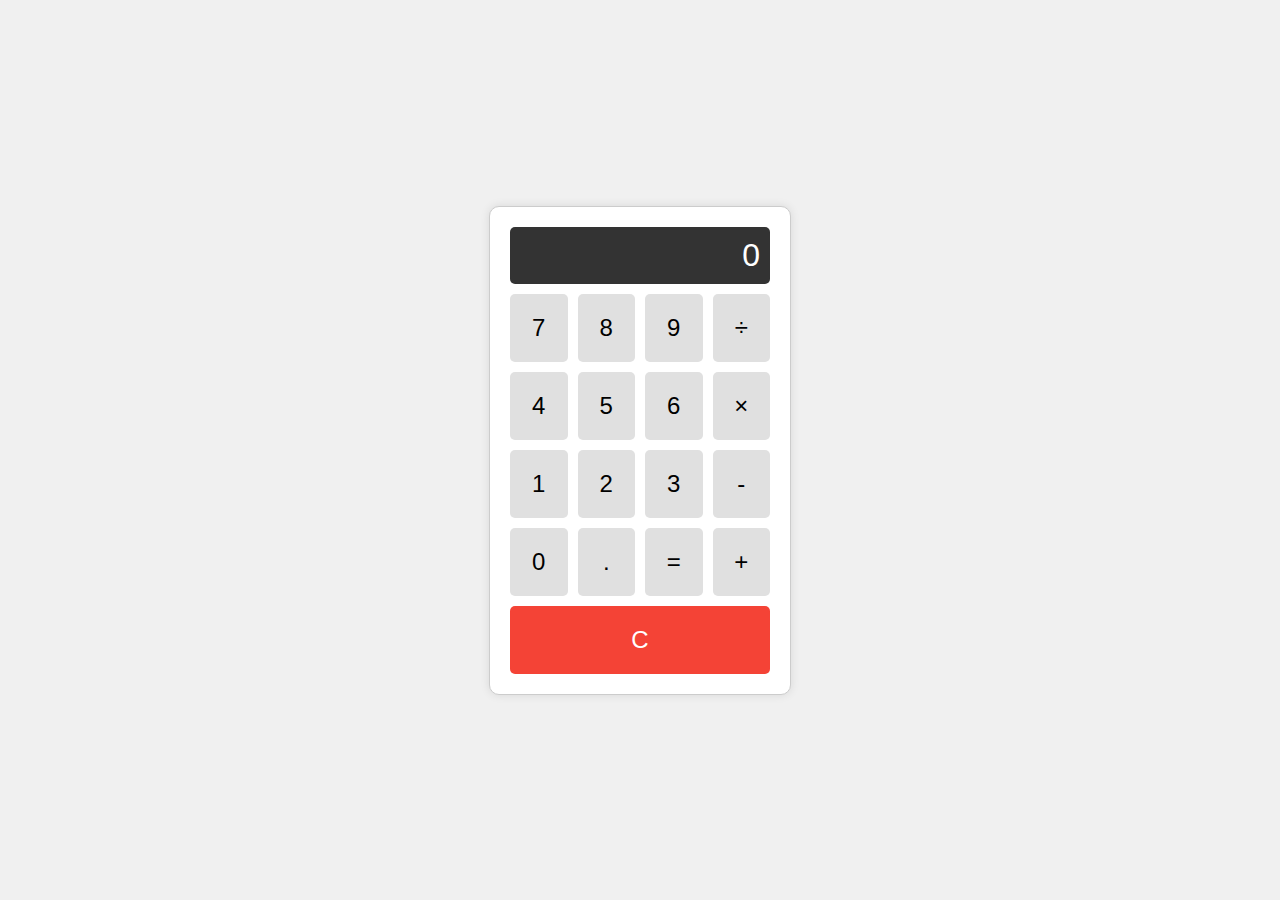
==== index.html @ 172c358d "Add files via upload" ====
<!DOCTYPE html>
<html lang="en">
<head>
    <meta charset="UTF-8">
    <meta name="viewport" content="width=device-width, initial-scale=1.0">
    <title>Calculator</title>
    <link rel="stylesheet" href="styles.css">
</head>
<body>
    <div class="calculator">
        <div class="calculator-display" id="display">0</div>
        <div class="calculator-buttons">
            <button class="button" data-value="7">7</button>
            <button class="button" data-value="8">8</button>
            <button class="button" data-value="9">9</button>
            <button class="button" data-value="/">÷</button>
            <button class="button" data-value="4">4</button>
            <button class="button" data-value="5">5</button>
            <button class="button" data-value="6">6</button>
            <button class="button" data-value="*">×</button>
            <button class="button" data-value="1">1</button>
            <button class="button" data-value="2">2</button>
            <button class="button" data-value="3">3</button>
            <button class="button" data-value="-">-</button>
            <button class="button" data-value="0">0</button>
            <button class="button" data-value=".">.</button>
            <button class="button" data-value="=">=</button>
            <button class="button" data-value="+">+</button>
            <button class="button clear" data-value="C">C</button>
        </div>
    </div>
    <script src="script.js"></script>
</body>
</html>
---- styles.css ----
body {
    display: flex;
    justify-content: center;
    align-items: center;
    height: 100vh;
    margin: 0;
    background-color: #f0f0f0;
    font-family: Arial, sans-serif;
}

.calculator {
    background-color: #fff;
    border: 1px solid #ccc;
    border-radius: 10px;
    box-shadow: 0 0 10px rgba(0, 0, 0, 0.1);
    padding: 20px;
    width: 260px;
}

.calculator-display {
    background-color: #333;
    color: #fff;
    font-size: 2em;
    text-align: right;
    padding: 10px;
    border-radius: 5px;
    margin-bottom: 10px;
}

.calculator-buttons {
    display: grid;
    grid-template-columns: repeat(4, 1fr);
    gap: 10px;
}

.button {
    background-color: #e0e0e0;
    border: none;
    border-radius: 5px;
    font-size: 1.5em;
    padding: 20px;
    cursor: pointer;
    transition: background-color 0.3s;
}

.button:hover {
    background-color: #ccc;
}

.clear {
    grid-column: span 4;
    background-color: #f44336;
    color: #fff;
}

.clear:hover {
    background-color: #d32f2f;
}
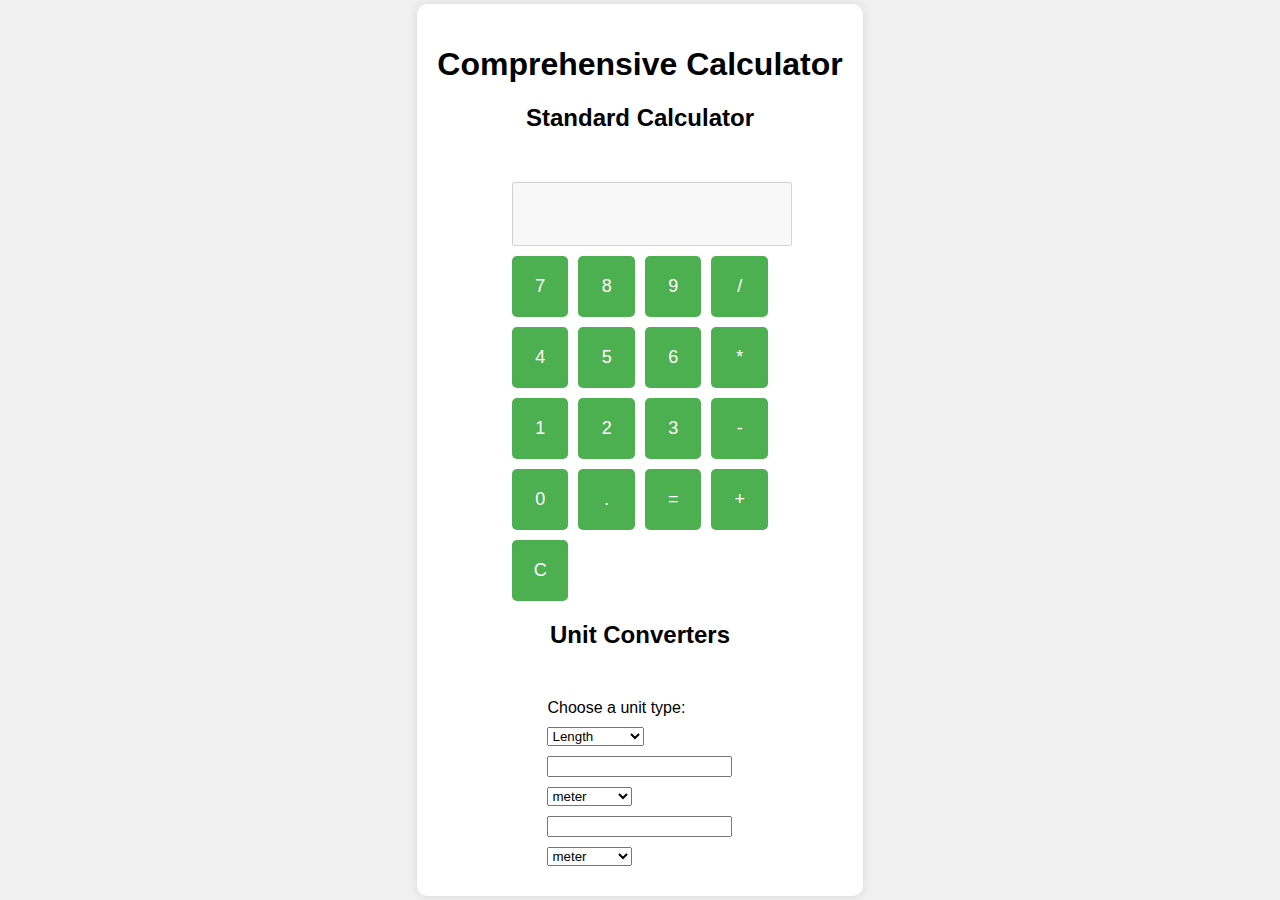
==== commit 7b4ab6dd: "Add files via upload" ====
--- a/index.html
+++ b/index.html
@@ -3,32 +3,43 @@
 <head>
     <meta charset="UTF-8">
     <meta name="viewport" content="width=device-width, initial-scale=1.0">
-    <title>Calculator</title>
+    <title>Comprehensive Calculator</title>
     <link rel="stylesheet" href="styles.css">
 </head>
 <body>
-    <div class="calculator">
-        <div class="calculator-display" id="display">0</div>
-        <div class="calculator-buttons">
-            <button class="button" data-value="7">7</button>
-            <button class="button" data-value="8">8</button>
-            <button class="button" data-value="9">9</button>
-            <button class="button" data-value="/">÷</button>
-            <button class="button" data-value="4">4</button>
-            <button class="button" data-value="5">5</button>
-            <button class="button" data-value="6">6</button>
-            <button class="button" data-value="*">×</button>
-            <button class="button" data-value="1">1</button>
-            <button class="button" data-value="2">2</button>
-            <button class="button" data-value="3">3</button>
-            <button class="button" data-value="-">-</button>
-            <button class="button" data-value="0">0</button>
-            <button class="button" data-value=".">.</button>
-            <button class="button" data-value="=">=</button>
-            <button class="button" data-value="+">+</button>
-            <button class="button clear" data-value="C">C</button>
+    <div class="container">
+        <h1>Comprehensive Calculator</h1>
+
+        <!-- Standard Calculator -->
+        <div id="standard-calculator">
+            <h2>Standard Calculator</h2>
+            <div class="calculator">
+                <input type="text" id="display" disabled>
+                <div class="buttons">
+                    <!-- Buttons will be added dynamically by JavaScript -->
+                </div>
+            </div>
+        </div>
+
+        <!-- Unit Converters -->
+        <div id="unit-converters">
+            <h2>Unit Converters</h2>
+            <div class="converter">
+                <label for="unit-type">Choose a unit type:</label>
+                <select id="unit-type">
+                    <option value="length">Length</option>
+                    <option value="weight">Weight</option>
+                    <option value="volume">Volume</option>
+                    <option value="temperature">Temperature</option>
+                </select>
+
+                <div id="converter-fields">
+                    <!-- Conversion fields will be added dynamically by JavaScript -->
+                </div>
+            </div>
         </div>
     </div>
+
     <script src="script.js"></script>
 </body>
 </html>
--- a/styles.css
+++ b/styles.css
@@ -1,58 +1,66 @@
 body {
+    font-family: Arial, sans-serif;
     display: flex;
     justify-content: center;
     align-items: center;
     height: 100vh;
     margin: 0;
     background-color: #f0f0f0;
-    font-family: Arial, sans-serif;
+}
+
+.container {
+    text-align: center;
+    background-color: #fff;
+    padding: 20px;
+    border-radius: 10px;
+    box-shadow: 0 0 10px rgba(0, 0, 0, 0.1);
+}
+
+.calculator, .converter {
+    margin-top: 20px;
 }
 
 .calculator {
-    background-color: #fff;
-    border: 1px solid #ccc;
-    border-radius: 10px;
-    box-shadow: 0 0 10px rgba(0, 0, 0, 0.1);
-    padding: 20px;
-    width: 260px;
+    display: inline-block;
 }
 
-.calculator-display {
-    background-color: #333;
-    color: #fff;
-    font-size: 2em;
+#display {
+    width: 100%;
+    height: 40px;
+    font-size: 18px;
     text-align: right;
     padding: 10px;
-    border-radius: 5px;
     margin-bottom: 10px;
 }
 
-.calculator-buttons {
+.buttons {
     display: grid;
     grid-template-columns: repeat(4, 1fr);
     gap: 10px;
 }
 
-.button {
-    background-color: #e0e0e0;
+button {
+    width: 100%;
+    padding: 20px;
+    font-size: 18px;
     border: none;
+    background-color: #4CAF50;
+    color: white;
     border-radius: 5px;
-    font-size: 1.5em;
-    padding: 20px;
     cursor: pointer;
-    transition: background-color 0.3s;
 }
 
-.button:hover {
-    background-color: #ccc;
+button:hover {
+    background-color: #45a049;
 }
 
-.clear {
-    grid-column: span 4;
-    background-color: #f44336;
-    color: #fff;
+.converter {
+    display: inline-block;
+    text-align: left;
+    margin-top: 20px;
 }
 
-.clear:hover {
-    background-color: #d32f2f;
+label, select, input {
+    display: block;
+    margin: 10px 0;
 }
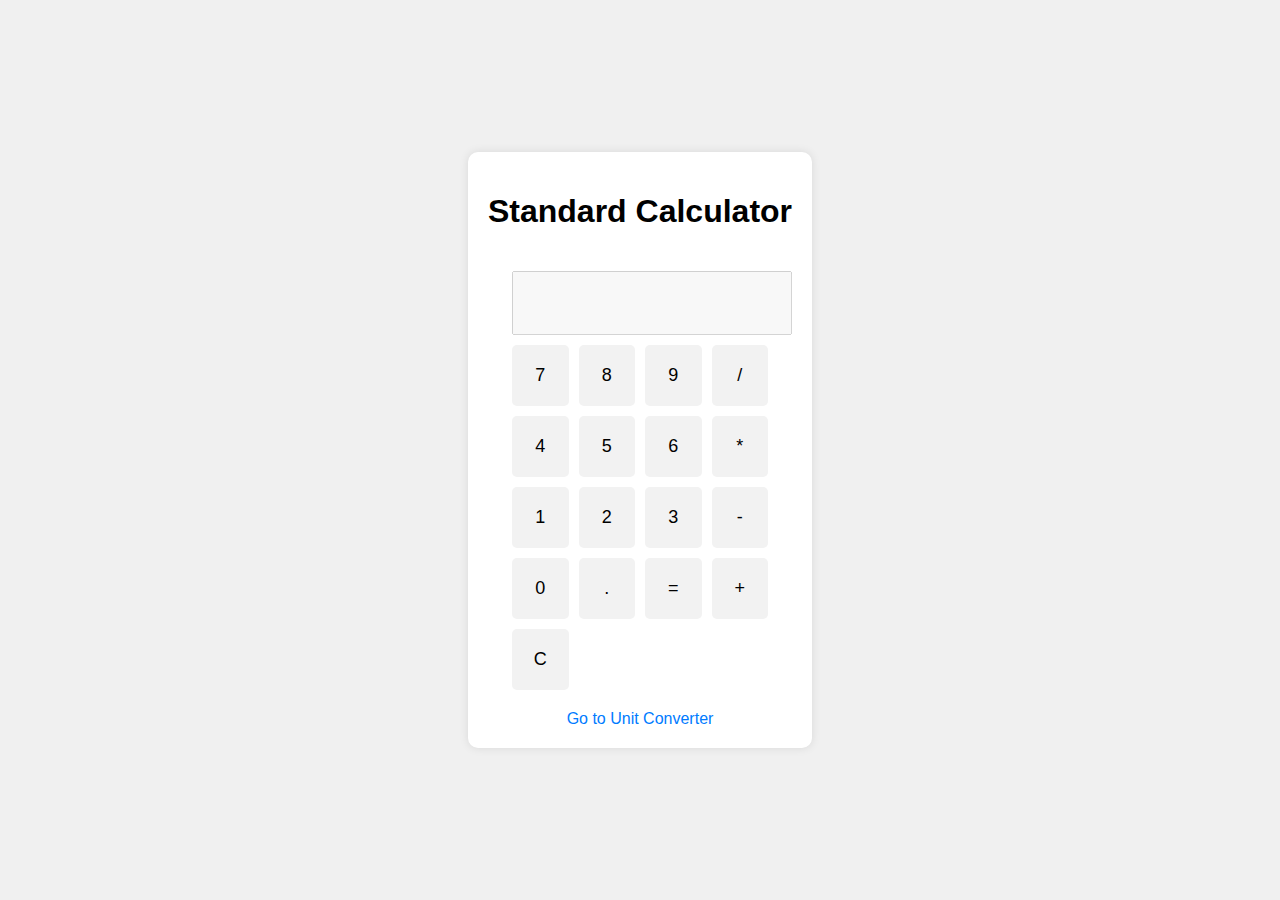
==== commit b3de552c: "Add files via upload" ====
--- a/index.html
+++ b/index.html
@@ -3,16 +3,13 @@
 <head>
     <meta charset="UTF-8">
     <meta name="viewport" content="width=device-width, initial-scale=1.0">
-    <title>Comprehensive Calculator</title>
+    <title>Standard Calculator</title>
     <link rel="stylesheet" href="styles.css">
 </head>
 <body>
     <div class="container">
-        <h1>Comprehensive Calculator</h1>
-
-        <!-- Standard Calculator -->
+        <h1>Standard Calculator</h1>
         <div id="standard-calculator">
-            <h2>Standard Calculator</h2>
             <div class="calculator">
                 <input type="text" id="display" disabled>
                 <div class="buttons">
@@ -20,26 +17,8 @@
                 </div>
             </div>
         </div>
-
-        <!-- Unit Converters -->
-        <div id="unit-converters">
-            <h2>Unit Converters</h2>
-            <div class="converter">
-                <label for="unit-type">Choose a unit type:</label>
-                <select id="unit-type">
-                    <option value="length">Length</option>
-                    <option value="weight">Weight</option>
-                    <option value="volume">Volume</option>
-                    <option value="temperature">Temperature</option>
-                </select>
-
-                <div id="converter-fields">
-                    <!-- Conversion fields will be added dynamically by JavaScript -->
-                </div>
-            </div>
-        </div>
+        <a href="unit_calculator.html">Go to Unit Converter</a>
     </div>
-
-    <script src="script.js"></script>
+    <script src="standard_calculator.js"></script>
 </body>
 </html>
--- a/styles.css
+++ b/styles.css
@@ -39,28 +39,27 @@
     gap: 10px;
 }
 
-button {
+.buttons button {
     width: 100%;
     padding: 20px;
     font-size: 18px;
     border: none;
-    background-color: #4CAF50;
-    color: white;
+    background-color: #f2f2f2;
     border-radius: 5px;
     cursor: pointer;
 }
 
-button:hover {
-    background-color: #45a049;
+.buttons button:hover {
+    background-color: #e0e0e0;
 }
 
-.converter {
-    display: inline-block;
-    text-align: left;
+a {
+    display: block;
     margin-top: 20px;
+    color: #007bff;
+    text-decoration: none;
 }
 
-label, select, input {
-    display: block;
-    margin: 10px 0;
+a:hover {
+    text-decoration: underline;
 }
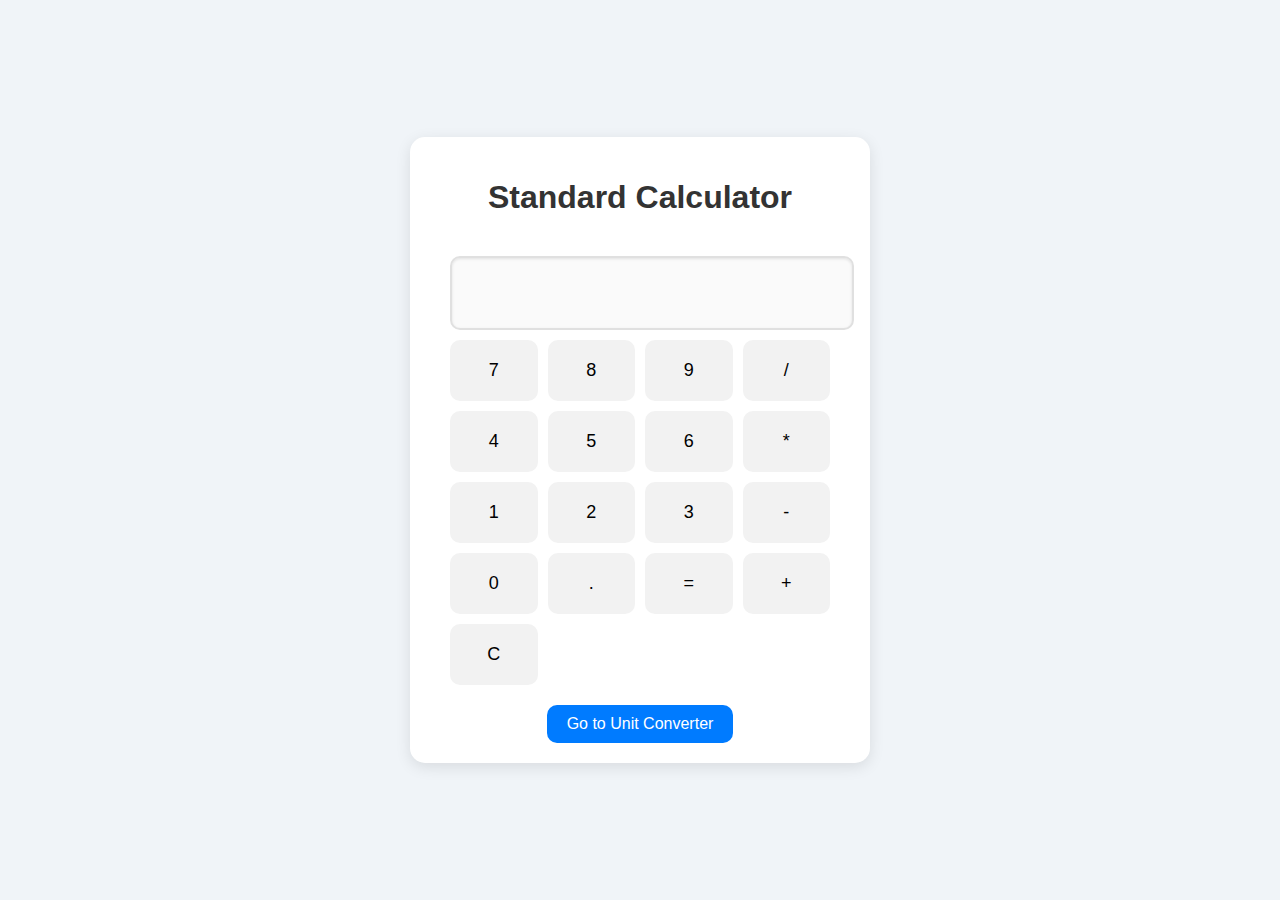
==== commit faff95fa: "Add files via upload" ====
--- a/index.html
+++ b/index.html
@@ -17,7 +17,7 @@
                 </div>
             </div>
         </div>
-        <a href="unit_calculator.html">Go to Unit Converter</a>
+        <a href="unit_calculator.html" class="link-button">Go to Unit Converter</a>
     </div>
     <script src="standard_calculator.js"></script>
 </body>
--- a/styles.css
+++ b/styles.css
@@ -1,19 +1,26 @@
 body {
-    font-family: Arial, sans-serif;
+    font-family: 'Roboto', sans-serif;
     display: flex;
     justify-content: center;
     align-items: center;
     height: 100vh;
     margin: 0;
-    background-color: #f0f0f0;
+    background-color: #f0f4f8;
 }
 
 .container {
     text-align: center;
-    background-color: #fff;
-    padding: 20px;
-    border-radius: 10px;
-    box-shadow: 0 0 10px rgba(0, 0, 0, 0.1);
+    background-color: #ffffff;
+    padding: 20px 30px;
+    border-radius: 15px;
+    box-shadow: 0 4px 15px rgba(0, 0, 0, 0.1);
+    max-width: 400px;
+    width: 100%;
+}
+
+h1 {
+    color: #333333;
+    margin-bottom: 20px;
 }
 
 .calculator, .converter {
@@ -22,21 +29,26 @@
 
 .calculator {
     display: inline-block;
+    width: 100%;
 }
 
 #display {
-    width: 100%;
-    height: 40px;
-    font-size: 18px;
+    width: calc(100% - 20px);
+    height: 50px;
+    font-size: 24px;
     text-align: right;
     padding: 10px;
-    margin-bottom: 10px;
+    margin: 0 10px 10px 10px;
+    border: 2px solid #e0e0e0;
+    border-radius: 10px;
+    box-shadow: inset 0 1px 3px rgba(0, 0, 0, 0.1);
 }
 
 .buttons {
     display: grid;
     grid-template-columns: repeat(4, 1fr);
     gap: 10px;
+    margin: 0 10px;
 }
 
 .buttons button {
@@ -45,21 +57,46 @@
     font-size: 18px;
     border: none;
     background-color: #f2f2f2;
-    border-radius: 5px;
+    border-radius: 10px;
     cursor: pointer;
+    transition: background-color 0.3s ease;
 }
 
 .buttons button:hover {
-    background-color: #e0e0e0;
+    background-color: #d9e4f2;
 }
 
-a {
-    display: block;
+.link-button {
+    display: inline-block;
     margin-top: 20px;
-    color: #007bff;
+    padding: 10px 20px;
+    color: #ffffff;
+    background-color: #007bff;
+    border-radius: 10px;
     text-decoration: none;
+    transition: background-color 0.3s ease;
 }
 
-a:hover {
-    text-decoration: underline;
+.link-button:hover {
+    background-color: #0056b3;
 }
+
+label {
+    display: block;
+    margin-bottom: 10px;
+    font-weight: bold;
+}
+
+select, input[type="number"] {
+    width: calc(50% - 15px);
+    padding: 10px;
+    margin: 10px 5px;
+    font-size: 16px;
+    border: 2px solid #e0e0e0;
+    border-radius: 10px;
+    box-shadow: inset 0 1px 3px rgba(0, 0, 0, 0.1);
+}
+
+select {
+    width: calc(100% - 20px);
+}
